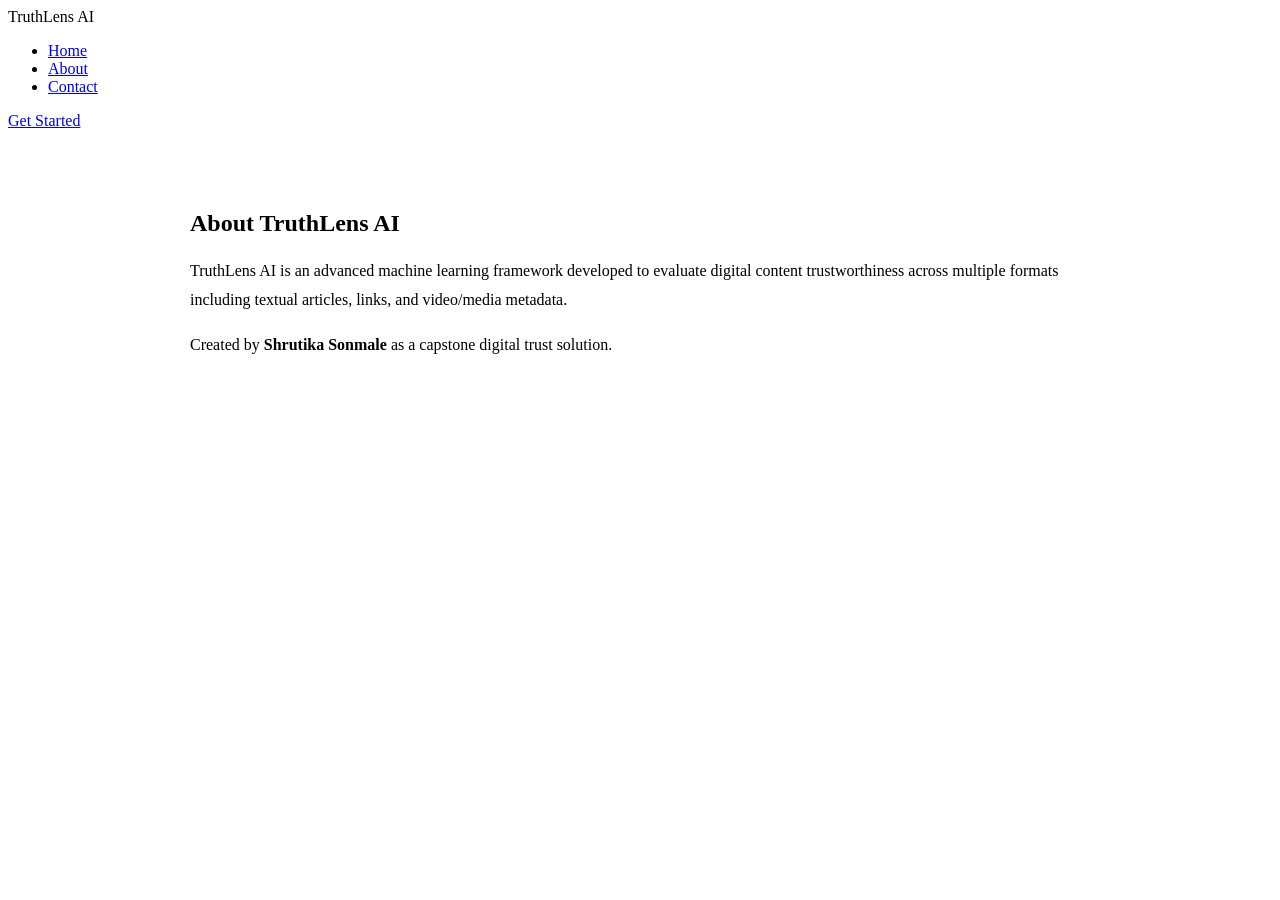
==== about.html @ 97c813c8 "Add files via upload" ====
<!DOCTYPE html>
<html lang="en">
<head>
  <meta charset="UTF-8">
  <meta name="viewport" content="width=device-width, initial-scale=1.0">
  <title>About Us - TruthLens AI</title>
  <link rel="stylesheet" href="css/style.css">
</head>
<body>
  <nav class="navbar">
    <div class="logo">TruthLens AI</div>
    <ul class="nav-links">
      <li><a href="index.html">Home</a></li>
      <li><a href="about.html">About</a></li>
      <li><a href="contact.html">Contact</a></li>
    </ul>
    <a href="login.html" class="btn-primary">Get Started</a>
  </nav>

  <div style="max-width: 900px; margin: 5rem auto; padding: 0 2rem;">
    <div class="glass-card">
      <h2>About TruthLens AI</h2>
      <p style="color: var(--text-sub); margin-top: 1rem; line-height: 1.8;">
        TruthLens AI is an advanced machine learning framework developed to evaluate digital content trustworthiness across multiple formats including textual articles, links, and video/media metadata.
      </p>
      <p style="color: var(--text-sub); margin-top: 1rem; line-height: 1.8;">
        Created by <strong>Shrutika Sonmale</strong> as a capstone digital trust solution.
      </p>
    </div>
  </div>
</body>
</html>
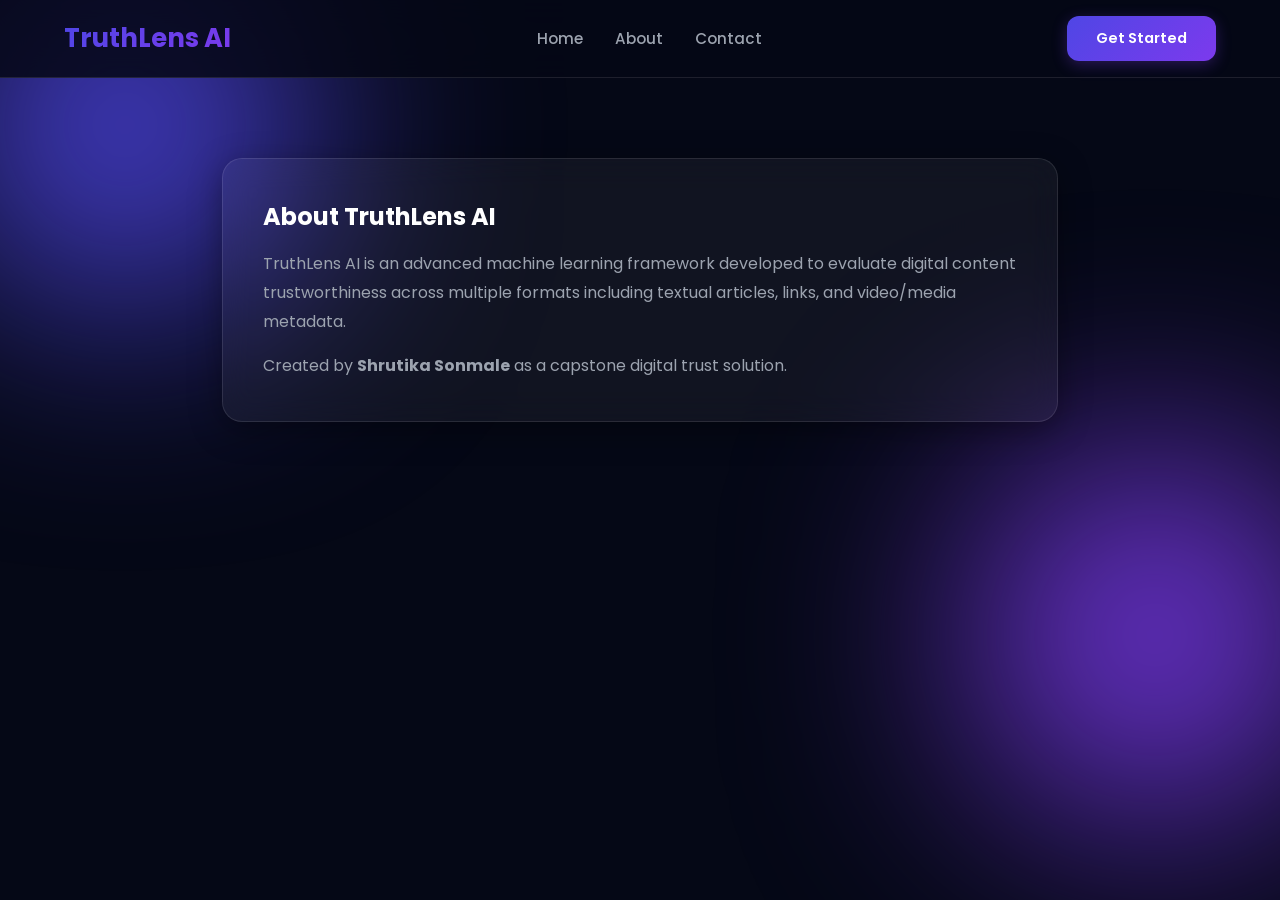
==== commit d785bf13: "Fix HTML structure and update stylesheet link" ====
--- a/about.html
+++ b/about.html
@@ -4,7 +4,7 @@
   <meta charset="UTF-8">
   <meta name="viewport" content="width=device-width, initial-scale=1.0">
   <title>About Us - TruthLens AI</title>
-  <link rel="stylesheet" href="css/style.css">
+  <link rel="stylesheet" href="style.css">
 </head>
 <body>
   <nav class="navbar">
@@ -29,4 +29,4 @@
     </div>
   </div>
 </body>
-</html>+</html>
--- a/style.css
+++ b/style.css
@@ -0,0 +1,373 @@
+@import url('https://fonts.googleapis.com/css2?family=Poppins:wght@300;400;500;600;700&display=swap');
+
+:root {
+  --bg-color: #050816;
+  --card-bg: rgba(255, 255, 255, 0.05);
+  --border-color: rgba(255, 255, 255, 0.1);
+  --primary-gradient: linear-gradient(135deg, #4f46e5, #7c3aed);
+  --glow-gradient: linear-gradient(135deg, rgba(79, 70, 229, 0.4), rgba(124, 58, 237, 0.4));
+  --text-main: #ffffff;
+  --text-sub: #9ca3af;
+  --success: #22c55e;
+  --warning: #f59e0b;
+  --danger: #ef4444;
+}
+
+* {
+  margin: 0;
+  padding: 0;
+  box-sizing: border-box;
+  font-family: 'Poppins', sans-serif;
+}
+
+body {
+  background-color: var(--bg-color);
+  color: var(--text-main);
+  min-height: 100vh;
+  overflow-x: hidden;
+  position: relative;
+}
+
+/* Background Animated Gradient Blobs */
+body::before, body::after {
+  content: '';
+  position: absolute;
+  width: 350px;
+  height: 350px;
+  border-radius: 50%;
+  filter: blur(120px);
+  z-index: -1;
+  animation: floatBlob 8s infinite alternate ease-in-out;
+}
+
+body::before {
+  background: #4f46e5;
+  top: -50px;
+  left: -50px;
+}
+
+body::after {
+  background: #7c3aed;
+  bottom: 10%;
+  right: -50px;
+  animation-delay: -4s;
+}
+
+@keyframes floatBlob {
+  0% { transform: translate(0, 0) scale(1); }
+  100% { transform: translate(60px, 80px) scale(1.2); }
+}
+
+.navbar {
+  display: flex;
+  justify-content: space-between;
+  align-items: center;
+  padding: 1.2rem 8%;
+  background: rgba(5, 8, 22, 0.7);
+  backdrop-filter: blur(16px);
+  position: sticky;
+  top: 0;
+  z-index: 1000;
+  border-bottom: 1px solid var(--border-color);
+}
+/* ================= Clean Navbar & Flex Layout ================= */
+.navbar {
+  display: flex;
+  justify-content: space-between;
+  align-items: center;
+  padding: 1rem 5%;
+  background: rgba(5, 8, 22, 0.85);
+  backdrop-filter: blur(16px);
+  position: sticky;
+  top: 0;
+  z-index: 1000;
+  border-bottom: 1px solid var(--border-color);
+}
+
+.nav-links {
+  display: flex;
+  list-style: none;
+  gap: 2.5rem;
+  margin: 0;
+  padding: 0;
+}
+
+.nav-links a {
+  color: var(--text-sub);
+  text-decoration: none;
+  font-weight: 500;
+  font-size: 0.95rem;
+  transition: color 0.3s ease;
+}
+
+.nav-links a:hover {
+  color: var(--text-main);
+}
+
+/* Auth Buttons Container (Right Alignment) */
+.nav-actions {
+  display: flex;
+  align-items: center;
+  gap: 1rem;
+}
+
+/* Secondary Button for Login */
+.btn-secondary {
+  background: rgba(255, 255, 255, 0.08);
+  color: #ffffff;
+  padding: 0.65rem 1.4rem;
+  border: 1px solid var(--border-color);
+  border-radius: 10px;
+  text-decoration: none;
+  font-weight: 600;
+  font-size: 0.9rem;
+  transition: all 0.3s ease;
+}
+
+.btn-secondary:hover {
+  background: rgba(255, 255, 255, 0.15);
+  border-color: rgba(255, 255, 255, 0.3);
+  transform: translateY(-2px);
+}
+
+/* Primary Button for Register */
+.btn-primary {
+  background: var(--primary-gradient);
+  color: #ffffff;
+  padding: 0.65rem 1.4rem;
+  border: none;
+  border-radius: 10px;
+  text-decoration: none;
+  font-weight: 600;
+  font-size: 0.9rem;
+  box-shadow: 0 4px 15px rgba(124, 58, 237, 0.3);
+  transition: all 0.3s ease;
+}
+
+.btn-primary:hover {
+  transform: translateY(-2px);
+  box-shadow: 0 6px 20px rgba(124, 58, 237, 0.5);
+}
+
+.logo {
+  font-size: 1.6rem;
+  font-weight: 700;
+  background: var(--primary-gradient);
+  -webkit-background-clip: text;
+  -webkit-text-fill-color: transparent;
+  animation: pulseGlow 3s infinite alternate;
+}
+
+@keyframes pulseGlow {
+  0% { filter: drop-shadow(0 0 2px rgba(124, 58, 237, 0.2)); }
+  100% { filter: drop-shadow(0 0 10px rgba(124, 58, 237, 0.8)); }
+}
+
+.nav-links {
+  display: flex;
+  list-style: none;
+  gap: 2rem;
+}
+
+.nav-links a {
+  color: var(--text-sub);
+  text-decoration: none;
+  font-weight: 500;
+  transition: all 0.3s ease;
+}
+
+.nav-links a:hover {
+  color: var(--text-main);
+}
+
+.btn-primary {
+  background: var(--primary-gradient);
+  color: #fff;
+  padding: 0.75rem 1.8rem;
+  border: none;
+  border-radius: 12px;
+  cursor: pointer;
+  font-weight: 600;
+  text-decoration: none;
+  display: inline-block;
+  transition: all 0.3s cubic-bezier(0.4, 0, 0.2, 1);
+  box-shadow: 0 4px 15px rgba(124, 58, 237, 0.3);
+}
+
+.btn-primary:hover {
+  transform: translateY(-3px);
+  box-shadow: 0 8px 25px rgba(124, 58, 237, 0.6);
+}
+
+.glass-card {
+  background: var(--card-bg);
+  backdrop-filter: blur(16px);
+  border: 1px solid var(--border-color);
+  border-radius: 20px;
+  padding: 2.5rem;
+  box-shadow: 0 8px 32px 0 rgba(0, 0, 0, 0.37);
+  transition: all 0.4s ease;
+}
+
+.glass-card:hover {
+  border-color: rgba(124, 58, 237, 0.4);
+  transform: translateY(-5px);
+  box-shadow: 0 12px 40px rgba(124, 58, 237, 0.15);
+}
+
+.hero {
+  text-align: center;
+  padding: 8rem 1rem 5rem 1rem;
+  animation: fadeInUp 1s ease-out;
+}
+
+.hero h1 {
+  font-size: 3.5rem;
+  line-height: 1.2;
+  margin-bottom: 1.5rem;
+  background: linear-gradient(180deg, #FFFFFF 0%, #94A3B8 100%);
+  -webkit-background-clip: text;
+  -webkit-text-fill-color: transparent;
+}
+
+.hero p {
+  color: var(--text-sub);
+  font-size: 1.15rem;
+  max-width: 650px;
+  margin: 0 auto 2.5rem auto;
+}
+
+@keyframes fadeInUp {
+  from { opacity: 0; transform: translateY(30px); }
+  to { opacity: 1; transform: translateY(0); }
+}
+
+.grid-3 {
+  display: grid;
+  grid-template-columns: repeat(auto-fit, minmax(280px, 1fr));
+  gap: 2rem;
+  padding: 2rem 8%;
+}
+
+.footer {
+  text-align: center;
+  padding: 2.5rem;
+  border-top: 1px solid var(--border-color);
+  color: var(--text-sub);
+  margin-top: 5rem;
+}
+/* ================= Modern Pure CSS Animated Logo ================= */
+.brand-logo {
+  display: flex;
+  align-items: center;
+  gap: 12px;
+  text-decoration: none;
+  cursor: pointer;
+}
+
+/* Outer Glowing Frame */
+.logo-icon-box {
+  position: relative;
+  width: 42px;
+  height: 42px;
+  background: rgba(15, 23, 42, 0.8);
+  border-radius: 12px;
+  display: flex;
+  align-items: center;
+  justify-content: center;
+  box-shadow: 0 0 15px rgba(124, 58, 237, 0.3);
+  border: 1px solid rgba(255, 255, 255, 0.15);
+  overflow: hidden;
+}
+
+/* Animated Rotating Gradient Background Ring */
+.logo-icon-box::before {
+  content: '';
+  position: absolute;
+  width: 60px;
+  height: 60px;
+  background: conic-gradient(#4f46e5, #7c3aed, #22c55e, #4f46e5);
+  animation: rotateGlow 4s linear infinite;
+  z-index: 1;
+}
+
+/* Inner Dark Core for Glass Effect */
+.logo-icon-core {
+  position: absolute;
+  width: 36px;
+  height: 36px;
+  background: #050816;
+  border-radius: 10px;
+  z-index: 2;
+  display: flex;
+  align-items: center;
+  justify-content: center;
+}
+
+/* Inner Pulse AI Lens/Pupil */
+.ai-lens {
+  width: 14px;
+  height: 14px;
+  background: linear-gradient(135deg, #22c55e, #4f46e5);
+  border-radius: 50%;
+  box-shadow: 0 0 10px #22c55e;
+  animation: pulseCore 2s ease-in-out infinite alternate;
+}
+
+/* Logo Text Styles */
+.logo-text-group {
+  display: flex;
+  flex-direction: column;
+}
+
+.logo-title {
+  font-size: 1.5rem;
+  font-weight: 700;
+  letter-spacing: -0.5px;
+  color: #ffffff;
+  line-height: 1.1;
+}
+
+.logo-title span {
+  background: linear-gradient(135deg, #6366f1, #a855f7);
+  -webkit-background-clip: text;
+  -webkit-text-fill-color: transparent;
+}
+
+.logo-tagline {
+  font-size: 0.65rem;
+  font-weight: 600;
+  color: #9ca3af;
+  letter-spacing: 1.5px;
+  text-transform: uppercase;
+}
+
+/* Keyframe Animations */
+@keyframes rotateGlow {
+  0% { transform: rotate(0deg); }
+  100% { transform: rotate(360deg); }
+}
+
+@keyframes pulseCore {
+  0% { transform: scale(0.85); box-shadow: 0 0 5px #22c55e; }
+  100% { transform: scale(1.15); box-shadow: 0 0 12px #a855f7; }
+}
+/* Toast Notification Popup */
+.toast-message {
+  position: fixed;
+  top: 25px;
+  right: 25px;
+  padding: 12px 24px;
+  border-radius: 10px;
+  color: #ffffff;
+  font-weight: 600;
+  font-size: 0.95rem;
+  z-index: 9999;
+  box-shadow: 0 10px 30px rgba(0,0,0,0.5);
+  animation: fadeInDown 0.4s ease-out;
+}
+
+@keyframes fadeInDown {
+  from { opacity: 0; transform: translateY(-20px); }
+  to { opacity: 1; transform: translateY(0); }
+}
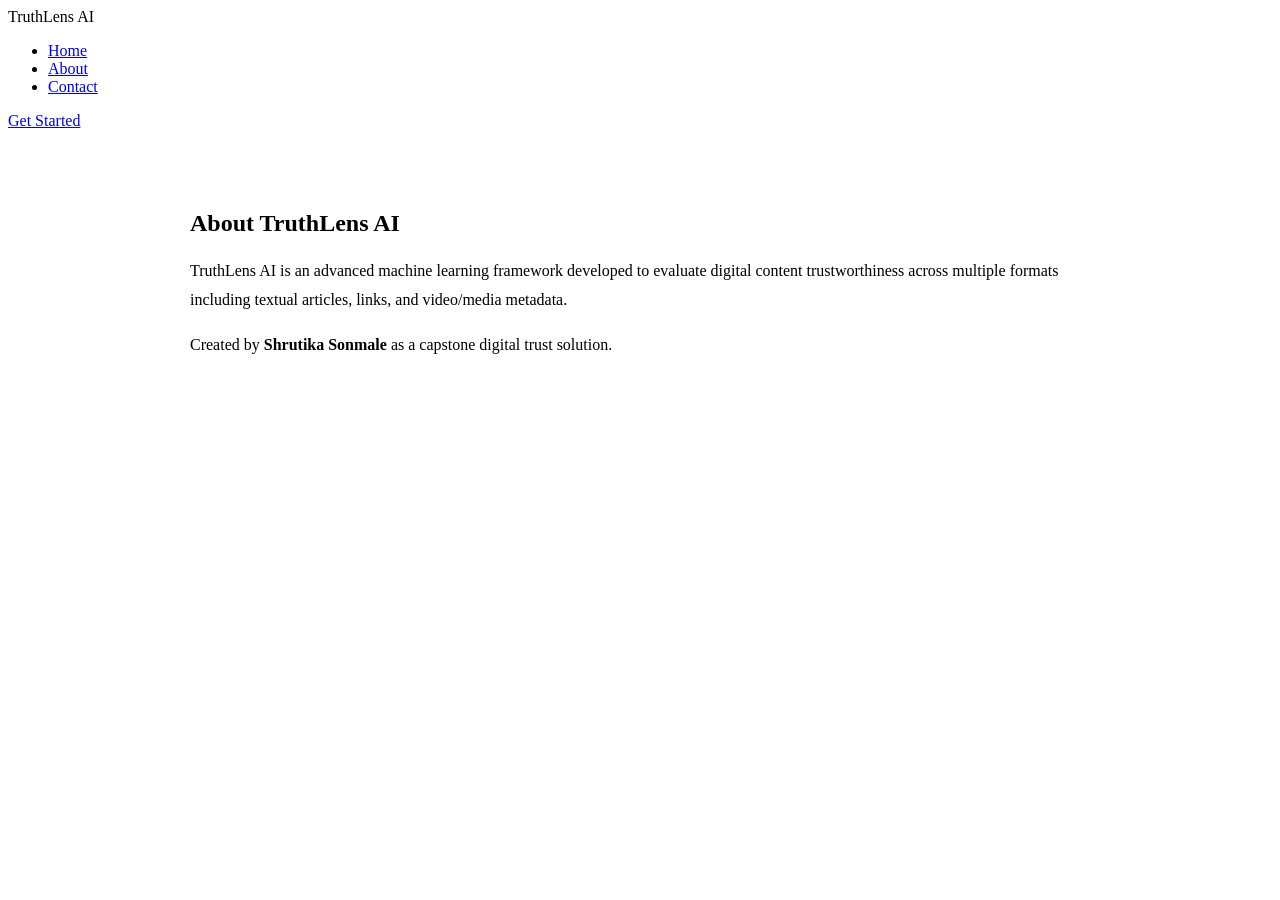
==== commit 831edddf: "Update stylesheet path in about.html" ====
--- a/about.html
+++ b/about.html
@@ -4,7 +4,7 @@
   <meta charset="UTF-8">
   <meta name="viewport" content="width=device-width, initial-scale=1.0">
   <title>About Us - TruthLens AI</title>
-  <link rel="stylesheet" href="style.css">
+  <link rel="stylesheet" href="./css/style.css">
 </head>
 <body>
   <nav class="navbar">
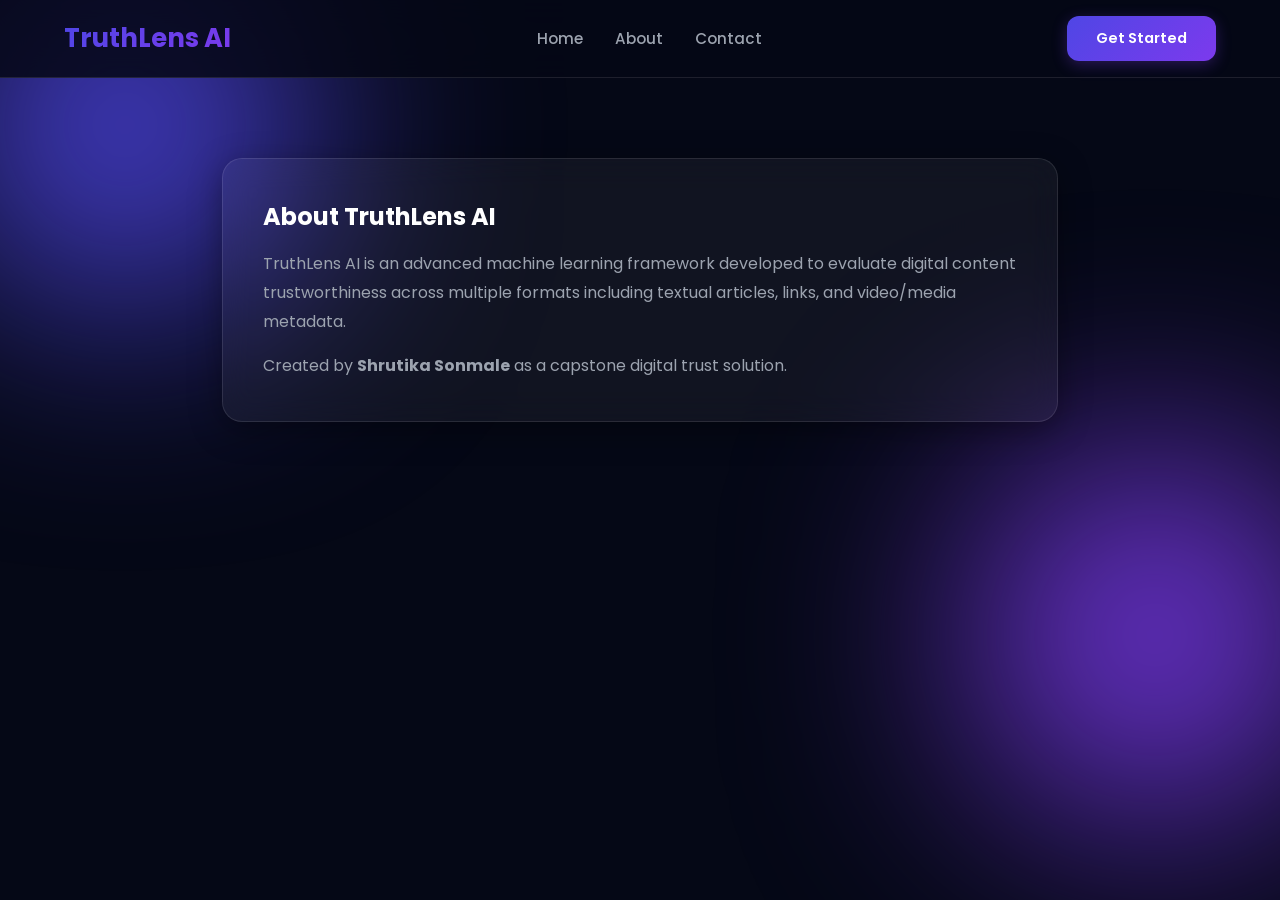
==== commit f98729ff: "Fix HTML formatting and update stylesheet link" ====
--- a/about.html
+++ b/about.html
@@ -4,7 +4,7 @@
   <meta charset="UTF-8">
   <meta name="viewport" content="width=device-width, initial-scale=1.0">
   <title>About Us - TruthLens AI</title>
-  <link rel="stylesheet" href="./css/style.css">
+  <link rel="stylesheet" href="style.css">
 </head>
 <body>
   <nav class="navbar">
--- a/style.css
+++ b/style.css
@@ -0,0 +1,373 @@
+@import url('https://fonts.googleapis.com/css2?family=Poppins:wght@300;400;500;600;700&display=swap');
+
+:root {
+  --bg-color: #050816;
+  --card-bg: rgba(255, 255, 255, 0.05);
+  --border-color: rgba(255, 255, 255, 0.1);
+  --primary-gradient: linear-gradient(135deg, #4f46e5, #7c3aed);
+  --glow-gradient: linear-gradient(135deg, rgba(79, 70, 229, 0.4), rgba(124, 58, 237, 0.4));
+  --text-main: #ffffff;
+  --text-sub: #9ca3af;
+  --success: #22c55e;
+  --warning: #f59e0b;
+  --danger: #ef4444;
+}
+
+* {
+  margin: 0;
+  padding: 0;
+  box-sizing: border-box;
+  font-family: 'Poppins', sans-serif;
+}
+
+body {
+  background-color: var(--bg-color);
+  color: var(--text-main);
+  min-height: 100vh;
+  overflow-x: hidden;
+  position: relative;
+}
+
+/* Background Animated Gradient Blobs */
+body::before, body::after {
+  content: '';
+  position: absolute;
+  width: 350px;
+  height: 350px;
+  border-radius: 50%;
+  filter: blur(120px);
+  z-index: -1;
+  animation: floatBlob 8s infinite alternate ease-in-out;
+}
+
+body::before {
+  background: #4f46e5;
+  top: -50px;
+  left: -50px;
+}
+
+body::after {
+  background: #7c3aed;
+  bottom: 10%;
+  right: -50px;
+  animation-delay: -4s;
+}
+
+@keyframes floatBlob {
+  0% { transform: translate(0, 0) scale(1); }
+  100% { transform: translate(60px, 80px) scale(1.2); }
+}
+
+.navbar {
+  display: flex;
+  justify-content: space-between;
+  align-items: center;
+  padding: 1.2rem 8%;
+  background: rgba(5, 8, 22, 0.7);
+  backdrop-filter: blur(16px);
+  position: sticky;
+  top: 0;
+  z-index: 1000;
+  border-bottom: 1px solid var(--border-color);
+}
+/* ================= Clean Navbar & Flex Layout ================= */
+.navbar {
+  display: flex;
+  justify-content: space-between;
+  align-items: center;
+  padding: 1rem 5%;
+  background: rgba(5, 8, 22, 0.85);
+  backdrop-filter: blur(16px);
+  position: sticky;
+  top: 0;
+  z-index: 1000;
+  border-bottom: 1px solid var(--border-color);
+}
+
+.nav-links {
+  display: flex;
+  list-style: none;
+  gap: 2.5rem;
+  margin: 0;
+  padding: 0;
+}
+
+.nav-links a {
+  color: var(--text-sub);
+  text-decoration: none;
+  font-weight: 500;
+  font-size: 0.95rem;
+  transition: color 0.3s ease;
+}
+
+.nav-links a:hover {
+  color: var(--text-main);
+}
+
+/* Auth Buttons Container (Right Alignment) */
+.nav-actions {
+  display: flex;
+  align-items: center;
+  gap: 1rem;
+}
+
+/* Secondary Button for Login */
+.btn-secondary {
+  background: rgba(255, 255, 255, 0.08);
+  color: #ffffff;
+  padding: 0.65rem 1.4rem;
+  border: 1px solid var(--border-color);
+  border-radius: 10px;
+  text-decoration: none;
+  font-weight: 600;
+  font-size: 0.9rem;
+  transition: all 0.3s ease;
+}
+
+.btn-secondary:hover {
+  background: rgba(255, 255, 255, 0.15);
+  border-color: rgba(255, 255, 255, 0.3);
+  transform: translateY(-2px);
+}
+
+/* Primary Button for Register */
+.btn-primary {
+  background: var(--primary-gradient);
+  color: #ffffff;
+  padding: 0.65rem 1.4rem;
+  border: none;
+  border-radius: 10px;
+  text-decoration: none;
+  font-weight: 600;
+  font-size: 0.9rem;
+  box-shadow: 0 4px 15px rgba(124, 58, 237, 0.3);
+  transition: all 0.3s ease;
+}
+
+.btn-primary:hover {
+  transform: translateY(-2px);
+  box-shadow: 0 6px 20px rgba(124, 58, 237, 0.5);
+}
+
+.logo {
+  font-size: 1.6rem;
+  font-weight: 700;
+  background: var(--primary-gradient);
+  -webkit-background-clip: text;
+  -webkit-text-fill-color: transparent;
+  animation: pulseGlow 3s infinite alternate;
+}
+
+@keyframes pulseGlow {
+  0% { filter: drop-shadow(0 0 2px rgba(124, 58, 237, 0.2)); }
+  100% { filter: drop-shadow(0 0 10px rgba(124, 58, 237, 0.8)); }
+}
+
+.nav-links {
+  display: flex;
+  list-style: none;
+  gap: 2rem;
+}
+
+.nav-links a {
+  color: var(--text-sub);
+  text-decoration: none;
+  font-weight: 500;
+  transition: all 0.3s ease;
+}
+
+.nav-links a:hover {
+  color: var(--text-main);
+}
+
+.btn-primary {
+  background: var(--primary-gradient);
+  color: #fff;
+  padding: 0.75rem 1.8rem;
+  border: none;
+  border-radius: 12px;
+  cursor: pointer;
+  font-weight: 600;
+  text-decoration: none;
+  display: inline-block;
+  transition: all 0.3s cubic-bezier(0.4, 0, 0.2, 1);
+  box-shadow: 0 4px 15px rgba(124, 58, 237, 0.3);
+}
+
+.btn-primary:hover {
+  transform: translateY(-3px);
+  box-shadow: 0 8px 25px rgba(124, 58, 237, 0.6);
+}
+
+.glass-card {
+  background: var(--card-bg);
+  backdrop-filter: blur(16px);
+  border: 1px solid var(--border-color);
+  border-radius: 20px;
+  padding: 2.5rem;
+  box-shadow: 0 8px 32px 0 rgba(0, 0, 0, 0.37);
+  transition: all 0.4s ease;
+}
+
+.glass-card:hover {
+  border-color: rgba(124, 58, 237, 0.4);
+  transform: translateY(-5px);
+  box-shadow: 0 12px 40px rgba(124, 58, 237, 0.15);
+}
+
+.hero {
+  text-align: center;
+  padding: 8rem 1rem 5rem 1rem;
+  animation: fadeInUp 1s ease-out;
+}
+
+.hero h1 {
+  font-size: 3.5rem;
+  line-height: 1.2;
+  margin-bottom: 1.5rem;
+  background: linear-gradient(180deg, #FFFFFF 0%, #94A3B8 100%);
+  -webkit-background-clip: text;
+  -webkit-text-fill-color: transparent;
+}
+
+.hero p {
+  color: var(--text-sub);
+  font-size: 1.15rem;
+  max-width: 650px;
+  margin: 0 auto 2.5rem auto;
+}
+
+@keyframes fadeInUp {
+  from { opacity: 0; transform: translateY(30px); }
+  to { opacity: 1; transform: translateY(0); }
+}
+
+.grid-3 {
+  display: grid;
+  grid-template-columns: repeat(auto-fit, minmax(280px, 1fr));
+  gap: 2rem;
+  padding: 2rem 8%;
+}
+
+.footer {
+  text-align: center;
+  padding: 2.5rem;
+  border-top: 1px solid var(--border-color);
+  color: var(--text-sub);
+  margin-top: 5rem;
+}
+/* ================= Modern Pure CSS Animated Logo ================= */
+.brand-logo {
+  display: flex;
+  align-items: center;
+  gap: 12px;
+  text-decoration: none;
+  cursor: pointer;
+}
+
+/* Outer Glowing Frame */
+.logo-icon-box {
+  position: relative;
+  width: 42px;
+  height: 42px;
+  background: rgba(15, 23, 42, 0.8);
+  border-radius: 12px;
+  display: flex;
+  align-items: center;
+  justify-content: center;
+  box-shadow: 0 0 15px rgba(124, 58, 237, 0.3);
+  border: 1px solid rgba(255, 255, 255, 0.15);
+  overflow: hidden;
+}
+
+/* Animated Rotating Gradient Background Ring */
+.logo-icon-box::before {
+  content: '';
+  position: absolute;
+  width: 60px;
+  height: 60px;
+  background: conic-gradient(#4f46e5, #7c3aed, #22c55e, #4f46e5);
+  animation: rotateGlow 4s linear infinite;
+  z-index: 1;
+}
+
+/* Inner Dark Core for Glass Effect */
+.logo-icon-core {
+  position: absolute;
+  width: 36px;
+  height: 36px;
+  background: #050816;
+  border-radius: 10px;
+  z-index: 2;
+  display: flex;
+  align-items: center;
+  justify-content: center;
+}
+
+/* Inner Pulse AI Lens/Pupil */
+.ai-lens {
+  width: 14px;
+  height: 14px;
+  background: linear-gradient(135deg, #22c55e, #4f46e5);
+  border-radius: 50%;
+  box-shadow: 0 0 10px #22c55e;
+  animation: pulseCore 2s ease-in-out infinite alternate;
+}
+
+/* Logo Text Styles */
+.logo-text-group {
+  display: flex;
+  flex-direction: column;
+}
+
+.logo-title {
+  font-size: 1.5rem;
+  font-weight: 700;
+  letter-spacing: -0.5px;
+  color: #ffffff;
+  line-height: 1.1;
+}
+
+.logo-title span {
+  background: linear-gradient(135deg, #6366f1, #a855f7);
+  -webkit-background-clip: text;
+  -webkit-text-fill-color: transparent;
+}
+
+.logo-tagline {
+  font-size: 0.65rem;
+  font-weight: 600;
+  color: #9ca3af;
+  letter-spacing: 1.5px;
+  text-transform: uppercase;
+}
+
+/* Keyframe Animations */
+@keyframes rotateGlow {
+  0% { transform: rotate(0deg); }
+  100% { transform: rotate(360deg); }
+}
+
+@keyframes pulseCore {
+  0% { transform: scale(0.85); box-shadow: 0 0 5px #22c55e; }
+  100% { transform: scale(1.15); box-shadow: 0 0 12px #a855f7; }
+}
+/* Toast Notification Popup */
+.toast-message {
+  position: fixed;
+  top: 25px;
+  right: 25px;
+  padding: 12px 24px;
+  border-radius: 10px;
+  color: #ffffff;
+  font-weight: 600;
+  font-size: 0.95rem;
+  z-index: 9999;
+  box-shadow: 0 10px 30px rgba(0,0,0,0.5);
+  animation: fadeInDown 0.4s ease-out;
+}
+
+@keyframes fadeInDown {
+  from { opacity: 0; transform: translateY(-20px); }
+  to { opacity: 1; transform: translateY(0); }
+}
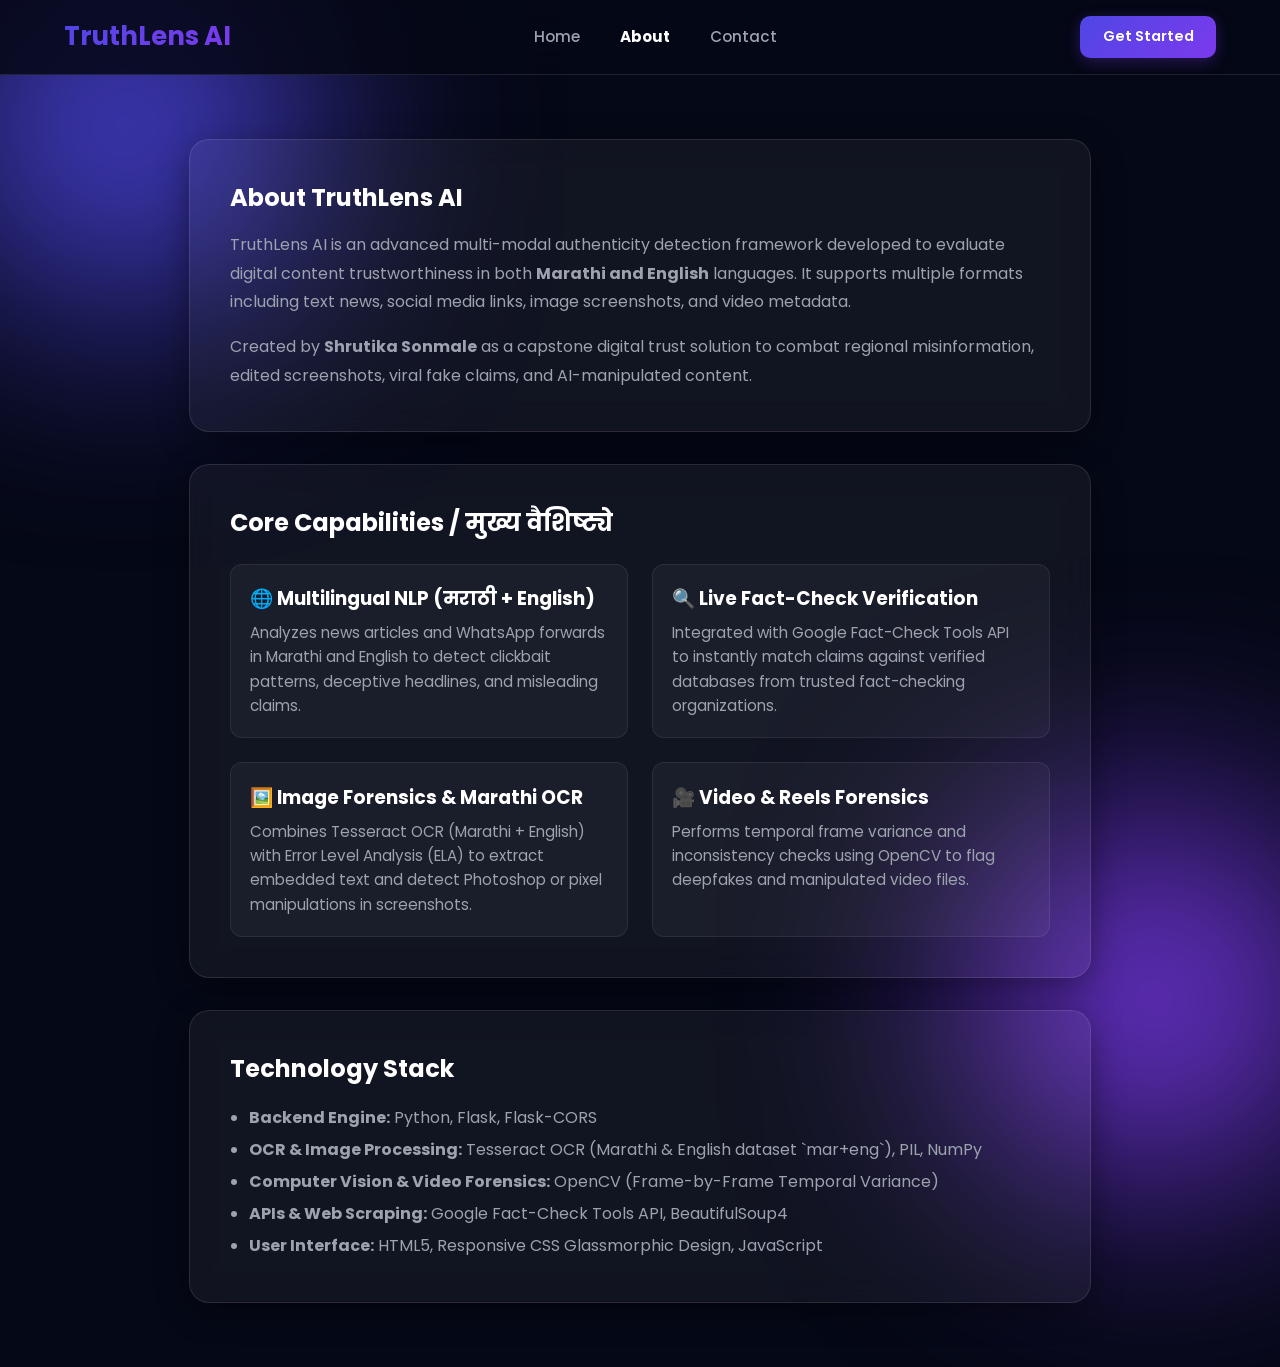
==== commit e88b3d43: "Revise About Us page with new content and features Updated the About Us page to include additional p" ====
--- a/about.html
+++ b/about.html
@@ -4,29 +4,84 @@
   <meta charset="UTF-8">
   <meta name="viewport" content="width=device-width, initial-scale=1.0">
   <title>About Us - TruthLens AI</title>
-  <link rel="stylesheet" href="style.css">
+  <link rel="stylesheet" href="style.css?v=1">
 </head>
 <body>
+
+  <!-- Navigation Bar -->
   <nav class="navbar">
     <div class="logo">TruthLens AI</div>
     <ul class="nav-links">
       <li><a href="index.html">Home</a></li>
-      <li><a href="about.html">About</a></li>
+      <li><a href="about.html" style="color: var(--text-primary, #fff); font-weight: bold;">About</a></li>
       <li><a href="contact.html">Contact</a></li>
     </ul>
-    <a href="login.html" class="btn-primary">Get Started</a>
+    <a href="index.html" class="btn-primary">Get Started</a>
   </nav>
 
-  <div style="max-width: 900px; margin: 5rem auto; padding: 0 2rem;">
+  <!-- Main Content Container -->
+  <div style="max-width: 950px; margin: 4rem auto; padding: 0 1.5rem;">
+    
+    <!-- About Project Card -->
     <div class="glass-card">
       <h2>About TruthLens AI</h2>
       <p style="color: var(--text-sub); margin-top: 1rem; line-height: 1.8;">
-        TruthLens AI is an advanced machine learning framework developed to evaluate digital content trustworthiness across multiple formats including textual articles, links, and video/media metadata.
+        TruthLens AI is an advanced multi-modal authenticity detection framework developed to evaluate digital content trustworthiness in both <strong>Marathi and English</strong> languages. It supports multiple formats including text news, social media links, image screenshots, and video metadata.
       </p>
       <p style="color: var(--text-sub); margin-top: 1rem; line-height: 1.8;">
-        Created by <strong>Shrutika Sonmale</strong> as a capstone digital trust solution.
+        Created by <strong>Shrutika Sonmale</strong> as a capstone digital trust solution to combat regional misinformation, edited screenshots, viral fake claims, and AI-manipulated content.
       </p>
     </div>
+
+    <!-- Core Features Section -->
+    <div class="glass-card" style="margin-top: 2rem;">
+      <h2>Core Capabilities / मुख्य वैशिष्ट्ये</h2>
+      <div style="display: grid; grid-template-columns: repeat(auto-fit, minmax(260px, 1fr)); gap: 1.5rem; margin-top: 1.5rem;">
+        
+        <div style="padding: 1.2rem; border-radius: 12px; background: rgba(255, 255, 255, 0.04); border: 1px solid rgba(255,255,255,0.08);">
+          <h3 style="margin-bottom: 0.5rem;">🌐 Multilingual NLP (मराठी + English)</h3>
+          <p style="color: var(--text-sub); line-height: 1.6; font-size: 0.95rem;">
+            Analyzes news articles and WhatsApp forwards in Marathi and English to detect clickbait patterns, deceptive headlines, and misleading claims.
+          </p>
+        </div>
+
+        <div style="padding: 1.2rem; border-radius: 12px; background: rgba(255, 255, 255, 0.04); border: 1px solid rgba(255,255,255,0.08);">
+          <h3 style="margin-bottom: 0.5rem;">🔍 Live Fact-Check Verification</h3>
+          <p style="color: var(--text-sub); line-height: 1.6; font-size: 0.95rem;">
+            Integrated with Google Fact-Check Tools API to instantly match claims against verified databases from trusted fact-checking organizations.
+          </p>
+        </div>
+
+        <div style="padding: 1.2rem; border-radius: 12px; background: rgba(255, 255, 255, 0.04); border: 1px solid rgba(255,255,255,0.08);">
+          <h3 style="margin-bottom: 0.5rem;">🖼️ Image Forensics & Marathi OCR</h3>
+          <p style="color: var(--text-sub); line-height: 1.6; font-size: 0.95rem;">
+            Combines Tesseract OCR (Marathi + English) with Error Level Analysis (ELA) to extract embedded text and detect Photoshop or pixel manipulations in screenshots.
+          </p>
+        </div>
+
+        <div style="padding: 1.2rem; border-radius: 12px; background: rgba(255, 255, 255, 0.04); border: 1px solid rgba(255,255,255,0.08);">
+          <h3 style="margin-bottom: 0.5rem;">🎥 Video & Reels Forensics</h3>
+          <p style="color: var(--text-sub); line-height: 1.6; font-size: 0.95rem;">
+            Performs temporal frame variance and inconsistency checks using OpenCV to flag deepfakes and manipulated video files.
+          </p>
+        </div>
+
+      </div>
+    </div>
+
+    <!-- Technology Stack -->
+    <div class="glass-card" style="margin-top: 2rem;">
+      <h2>Technology Stack</h2>
+      <ul style="color: var(--text-sub); margin-top: 1rem; line-height: 2; padding-left: 1.2rem;">
+        <li><strong>Backend Engine:</strong> Python, Flask, Flask-CORS</li>
+        <li><strong>OCR & Image Processing:</strong> Tesseract OCR (Marathi & English dataset `mar+eng`), PIL, NumPy</li>
+        <li><strong>Computer Vision & Video Forensics:</strong> OpenCV (Frame-by-Frame Temporal Variance)</li>
+        <li><strong>APIs & Web Scraping:</strong> Google Fact-Check Tools API, BeautifulSoup4</li>
+        <li><strong>User Interface:</strong> HTML5, Responsive CSS Glassmorphic Design, JavaScript</li>
+      </ul>
+    </div>
+
   </div>
+
 </body>
 </html>
--- a/style.css
+++ b/style.css
@@ -58,18 +58,6 @@
   100% { transform: translate(60px, 80px) scale(1.2); }
 }
 
-.navbar {
-  display: flex;
-  justify-content: space-between;
-  align-items: center;
-  padding: 1.2rem 8%;
-  background: rgba(5, 8, 22, 0.7);
-  backdrop-filter: blur(16px);
-  position: sticky;
-  top: 0;
-  z-index: 1000;
-  border-bottom: 1px solid var(--border-color);
-}
 /* ================= Clean Navbar & Flex Layout ================= */
 .navbar {
   display: flex;
@@ -142,6 +130,8 @@
   font-size: 0.9rem;
   box-shadow: 0 4px 15px rgba(124, 58, 237, 0.3);
   transition: all 0.3s ease;
+  cursor: pointer;
+  display: inline-block;
 }
 
 .btn-primary:hover {
@@ -161,42 +151,6 @@
 @keyframes pulseGlow {
   0% { filter: drop-shadow(0 0 2px rgba(124, 58, 237, 0.2)); }
   100% { filter: drop-shadow(0 0 10px rgba(124, 58, 237, 0.8)); }
-}
-
-.nav-links {
-  display: flex;
-  list-style: none;
-  gap: 2rem;
-}
-
-.nav-links a {
-  color: var(--text-sub);
-  text-decoration: none;
-  font-weight: 500;
-  transition: all 0.3s ease;
-}
-
-.nav-links a:hover {
-  color: var(--text-main);
-}
-
-.btn-primary {
-  background: var(--primary-gradient);
-  color: #fff;
-  padding: 0.75rem 1.8rem;
-  border: none;
-  border-radius: 12px;
-  cursor: pointer;
-  font-weight: 600;
-  text-decoration: none;
-  display: inline-block;
-  transition: all 0.3s cubic-bezier(0.4, 0, 0.2, 1);
-  box-shadow: 0 4px 15px rgba(124, 58, 237, 0.3);
-}
-
-.btn-primary:hover {
-  transform: translateY(-3px);
-  box-shadow: 0 8px 25px rgba(124, 58, 237, 0.6);
 }
 
 .glass-card {
@@ -256,6 +210,7 @@
   color: var(--text-sub);
   margin-top: 5rem;
 }
+
 /* ================= Modern Pure CSS Animated Logo ================= */
 .brand-logo {
   display: flex;
@@ -352,6 +307,7 @@
   0% { transform: scale(0.85); box-shadow: 0 0 5px #22c55e; }
   100% { transform: scale(1.15); box-shadow: 0 0 12px #a855f7; }
 }
+
 /* Toast Notification Popup */
 .toast-message {
   position: fixed;
@@ -370,4 +326,240 @@
 @keyframes fadeInDown {
   from { opacity: 0; transform: translateY(-20px); }
   to { opacity: 1; transform: translateY(0); }
-}+}
+
+/* Container & Header */
+.report-wrapper {
+  width: 100%;
+  max-width: 1100px;
+  margin: 0 auto;
+  padding: 1rem;
+}
+
+.report-header {
+  display: flex;
+  justify-content: space-between;
+  align-items: flex-start;
+  margin-bottom: 2rem;
+}
+
+.report-header h2 {
+  font-size: 1.8rem;
+  font-weight: 700;
+  color: #ffffff;
+}
+
+.subtitle {
+  color: #9ca3af;
+  font-size: 0.9rem;
+  margin-top: 4px;
+}
+
+.category-badge {
+  background: rgba(124, 58, 237, 0.25);
+  border: 1px solid rgba(124, 58, 237, 0.5);
+  color: #c084fc;
+  padding: 8px 18px;
+  border-radius: 20px;
+  font-size: 0.85rem;
+  font-weight: 600;
+}
+
+/* 2x2 Grid Layout */
+.report-grid {
+  display: grid;
+  grid-template-columns: repeat(2, 1fr);
+  gap: 1.5rem;
+}
+
+@media (max-width: 768px) {
+  .report-grid {
+    grid-template-columns: 1fr;
+  }
+}
+
+/* Report Card Design */
+.report-card {
+  background: rgba(255, 255, 255, 0.03);
+  border: 1px solid rgba(255, 255, 255, 0.08);
+  border-radius: 18px;
+  padding: 2rem;
+  backdrop-filter: blur(12px);
+  display: flex;
+  flex-direction: column;
+}
+
+.flex-center {
+  align-items: center;
+  justify-content: center;
+  text-align: center;
+}
+
+.card-title {
+  color: #9ca3af;
+  font-size: 0.95rem;
+  margin-bottom: 1rem;
+}
+
+.score-value {
+  font-size: 3.2rem;
+  font-weight: 700;
+  margin-bottom: 0.5rem;
+}
+
+.status-value {
+  font-size: 2.2rem;
+  font-weight: 700;
+  line-height: 1.2;
+  margin-bottom: 0.5rem;
+}
+
+.text-green {
+  color: #22c55e;
+}
+
+.card-subtext {
+  color: #6b7280;
+  font-size: 0.85rem;
+}
+
+.report-card h3 {
+  font-size: 1.2rem;
+  color: #ffffff;
+  margin-bottom: 1rem;
+}
+
+.desc-text {
+  color: #9ca3af;
+  font-size: 0.95rem;
+  line-height: 1.5;
+  margin-bottom: 1.5rem;
+}
+
+.report-card h4 {
+  font-size: 0.9rem;
+  color: #ffffff;
+  margin-bottom: 0.8rem;
+}
+
+/* Indicators Pills / Badges */
+.indicator-tags {
+  display: flex;
+  gap: 10px;
+  flex-wrap: wrap;
+}
+
+.tag {
+  background: rgba(255, 255, 255, 0.06);
+  border: 1px solid rgba(255, 255, 255, 0.1);
+  color: #d1d5db;
+  padding: 6px 14px;
+  border-radius: 8px;
+  font-size: 0.82rem;
+}
+
+/* Progress Bars */
+.breakdown-list {
+  display: flex;
+  flex-direction: column;
+  gap: 1.2rem;
+}
+
+.progress-labels {
+  display: flex;
+  justify-content: space-between;
+  font-size: 0.88rem;
+  color: #d1d5db;
+  margin-bottom: 8px;
+}
+
+.progress-bar-bg {
+  width: 100%;
+  height: 8px;
+  background: rgba(255, 255, 255, 0.1);
+  border-radius: 10px;
+  overflow: hidden;
+}
+
+.progress-bar-fill {
+  height: 100%;
+  border-radius: 10px;
+}
+
+.green-fill {
+  background: #22c55e;
+  box-shadow: 0 0 10px rgba(34, 197, 94, 0.4);
+}
+
+.purple-fill {
+  background: #7c3aed;
+  box-shadow: 0 0 10px rgba(124, 58, 237, 0.4);
+}
+
+/* ================= Sample Buttons & Modal Styling ================= */
+.sample-container {
+  margin-top: 20px;
+  display: flex;
+  gap: 12px;
+  justify-content: center;
+  flex-wrap: wrap;
+}
+
+.btn-sample {
+  background: rgba(255, 255, 255, 0.08);
+  border: 1px solid rgba(255, 255, 255, 0.2);
+  color: #ffffff;
+  padding: 8px 16px;
+  border-radius: 20px;
+  cursor: pointer;
+  font-size: 0.88rem;
+  font-weight: 500;
+  transition: all 0.3s ease;
+}
+
+.btn-sample:hover {
+  background: rgba(255, 255, 255, 0.2);
+  border-color: rgba(255, 255, 255, 0.4);
+  transform: translateY(-2px);
+}
+
+.result-modal {
+  display: none;
+  position: fixed;
+  top: 0;
+  left: 0;
+  width: 100%;
+  height: 100%;
+  background: rgba(5, 8, 22, 0.85);
+  backdrop-filter: blur(8px);
+  z-index: 9999;
+  justify-content: center;
+  align-items: center;
+}
+
+.modal-content {
+  background: rgba(15, 23, 42, 0.95);
+  border: 1px solid rgba(255, 255, 255, 0.15);
+  border-radius: 20px;
+  padding: 28px;
+  width: 90%;
+  max-width: 520px;
+  color: #ffffff;
+  box-shadow: 0 15px 40px rgba(0, 0, 0, 0.6);
+  animation: fadeInDown 0.3s ease-out;
+}
+
+.score-meter {
+  height: 10px;
+  background: rgba(255, 255, 255, 0.1);
+  border-radius: 10px;
+  margin: 15px 0 20px 0;
+  overflow: hidden;
+}
+
+.score-fill {
+  height: 100%;
+  width: 0%;
+  transition: width 1s ease-in-out;
+  border-radius: 10px;
+}
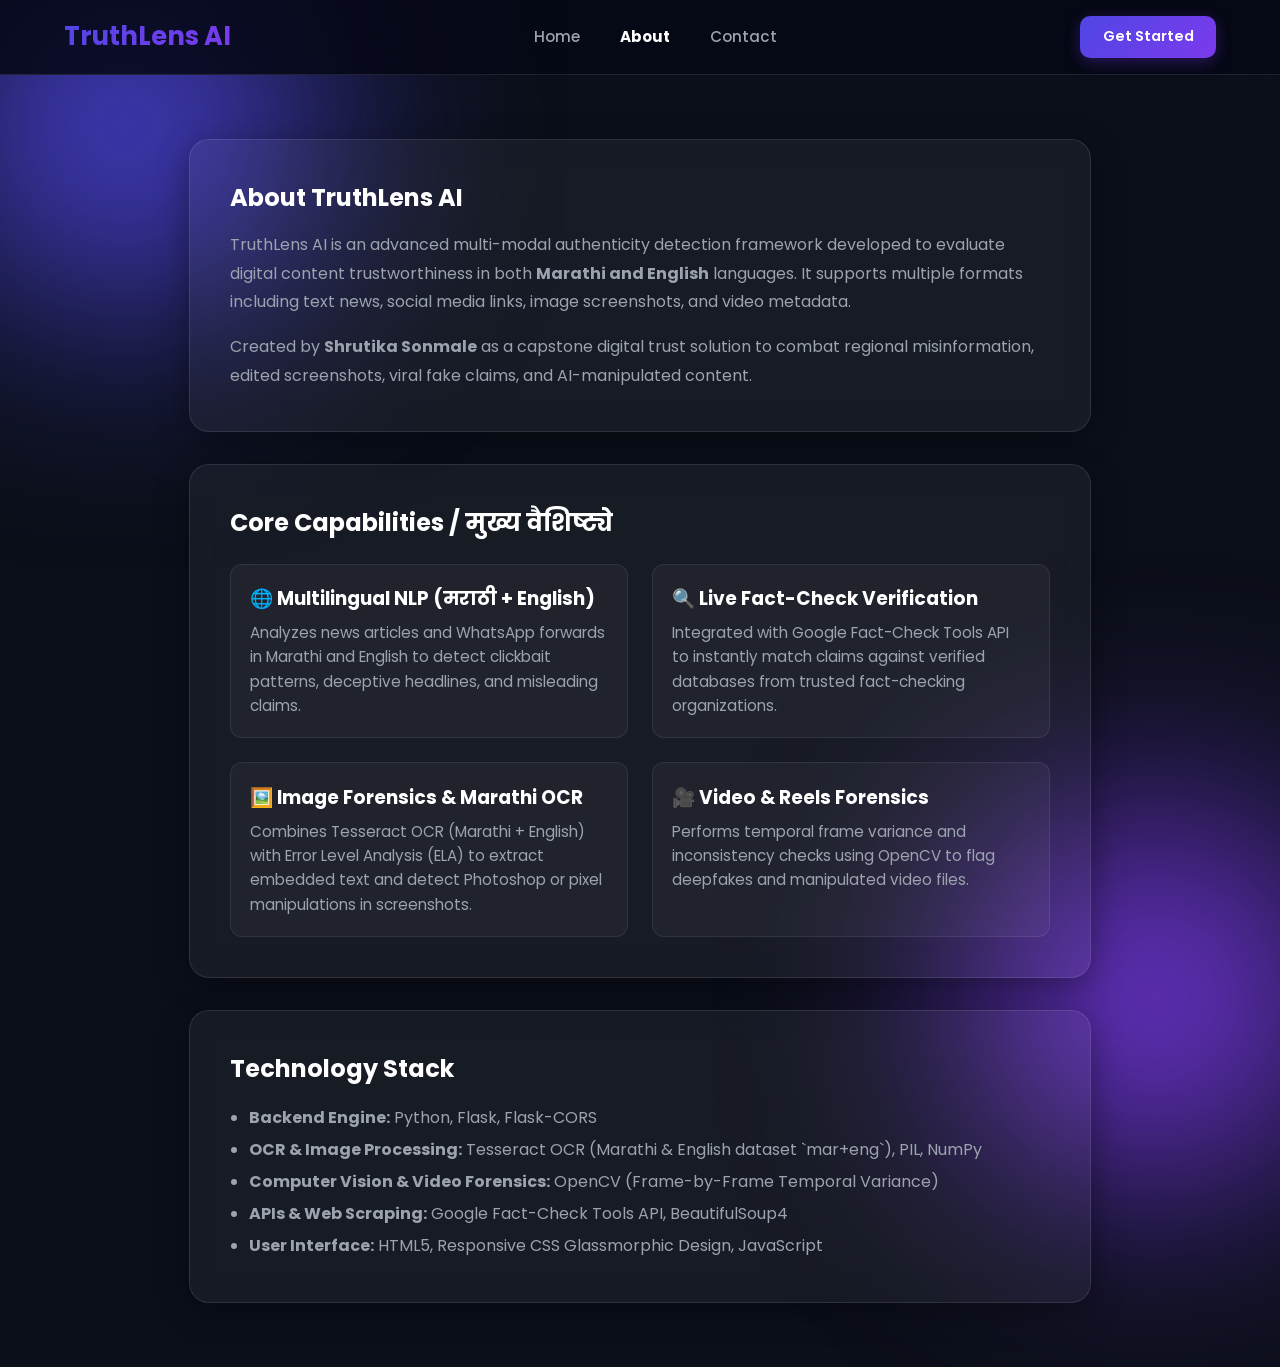
==== commit 82ba6bb5: "Fix HTML encoding issues in about.html" ====
--- a/about.html
+++ b/about.html
@@ -82,6 +82,7 @@
     </div>
 
   </div>
+  <script src="theme-loader.js"></script>
 
 </body>
 </html>
